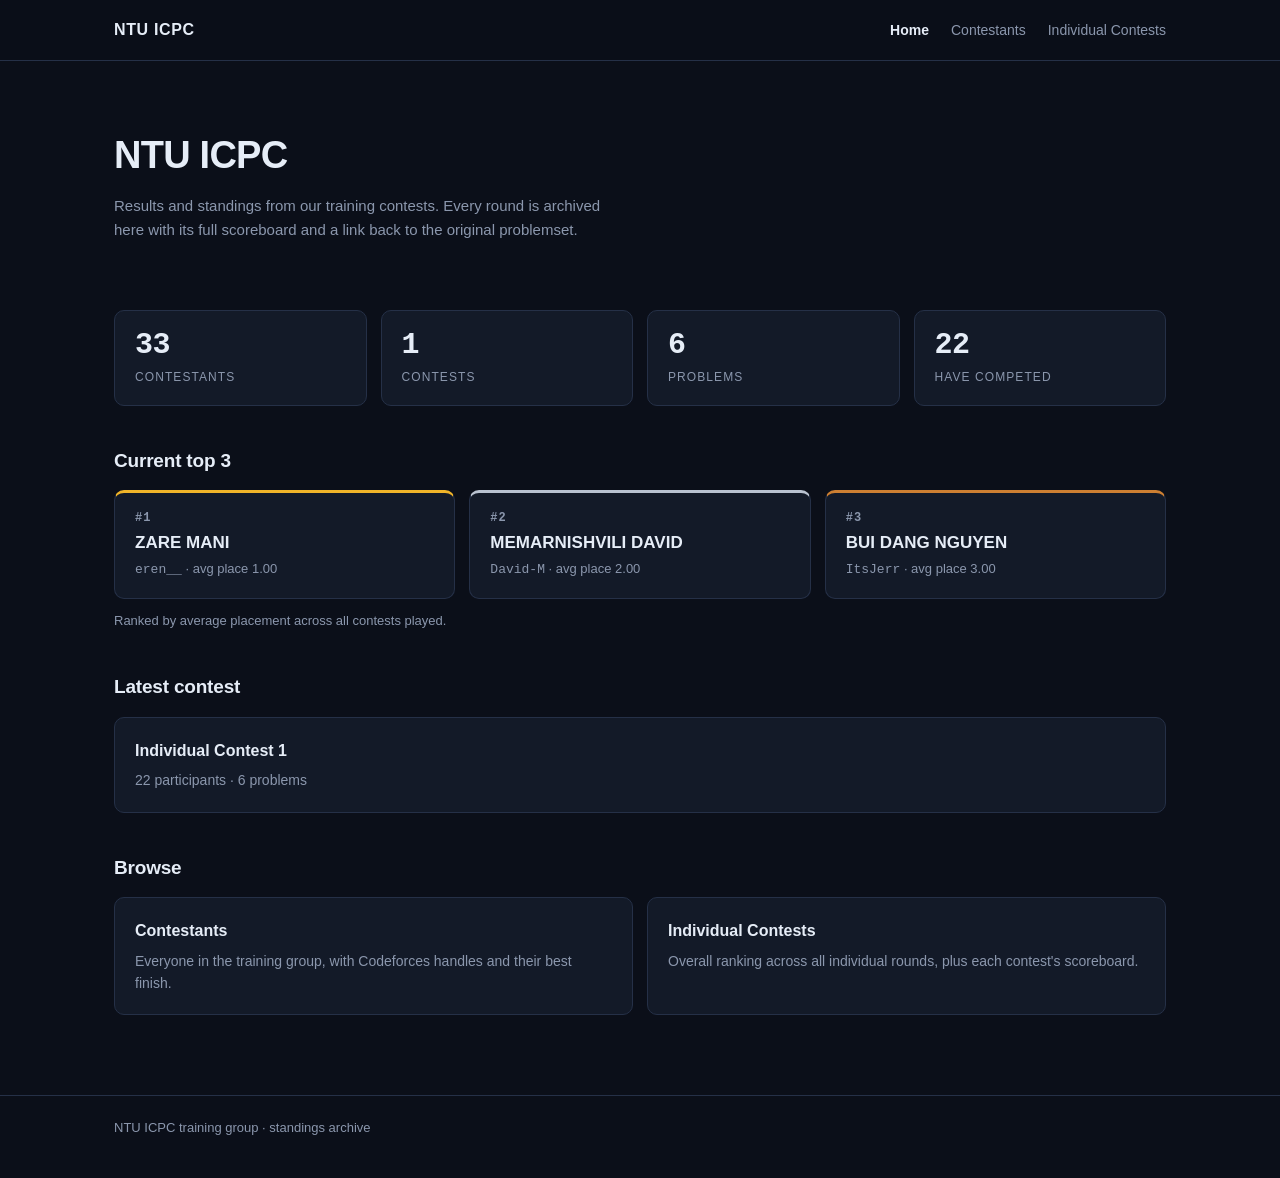
==== index.html @ 8dff4666 "Add ICPC results site (v1) Static GitHub Pages site archiving training contest results: home, contes" ====
<!DOCTYPE html>
<html lang="en">
<head>
<meta charset="utf-8">
<meta name="viewport" content="width=device-width, initial-scale=1">
<title>NTU ICPC</title>
<meta name="description" content="Contest results and standings for the NTU ICPC training group.">
<link rel="stylesheet" href="assets/style.css">
<script src="assets/app.js" defer></script>
</head>
<body data-page="home">

<header class="site-header">
  <div class="wrap">
    <a class="brand" href="index.html">NTU&nbsp;ICPC</a>
    <nav class="nav">
      <a href="index.html" class="active">Home</a>
      <a href="contestants.html">Contestants</a>
      <a href="individual.html">Individual Contests</a>
    </nav>
  </div>
</header>

<main id="main-content">
  <div class="wrap">

    <section class="hero">
      <h1>NTU ICPC</h1>
      <p class="lede">
        Results and standings from our training contests. Every round is archived
        here with its full scoreboard and a link back to the original problemset.
      </p>
    </section>

    <div class="stats" id="stats"></div>

    <h2>Current top 3</h2>
    <div class="podium" id="podium"></div>
    <p class="note">Ranked by average placement across all contests played.</p>

    <h2>Latest contest</h2>
    <div class="cards" id="latest"></div>

    <h2>Browse</h2>
    <div class="cards">
      <a class="card" href="contestants.html">
        <h3>Contestants</h3>
        <p>Everyone in the training group, with Codeforces handles and their best finish.</p>
      </a>
      <a class="card" href="individual.html">
        <h3>Individual Contests</h3>
        <p>Overall ranking across all individual rounds, plus each contest's scoreboard.</p>
      </a>
    </div>

  </div>
</main>

<footer>
  <div class="wrap">NTU ICPC training group · standings archive</div>
</footer>

</body>
</html>
---- assets/style.css ----
:root {
  --bg:        #0b0f19;
  --surface:   #131a28;
  --surface-2: #182131;
  --border:    #253047;
  --text:      #e6edf7;
  --muted:     #8b97ad;
  --accent:    #5b9dff;
  --accent-dim:#2a3f66;
  --ac:        #3fb950;
  --wa:        #f85149;
  --gold:      #f0b429;
  --silver:    #b9c2d0;
  --bronze:    #cd7f32;
  --mono: ui-monospace, SFMono-Regular, "SF Mono", Menlo, Consolas, monospace;
}

* { box-sizing: border-box; }

body {
  margin: 0;
  background: var(--bg);
  color: var(--text);
  font: 15px/1.6 -apple-system, BlinkMacSystemFont, "Segoe UI", Roboto, "Helvetica Neue", Arial, sans-serif;
  -webkit-font-smoothing: antialiased;
}

a { color: var(--accent); text-decoration: none; }
a:hover { text-decoration: underline; }

.wrap { max-width: 1100px; margin: 0 auto; padding: 0 24px; }

/* ---------- header ---------- */

.site-header {
  border-bottom: 1px solid var(--border);
  background: rgba(11, 15, 25, .85);
  backdrop-filter: blur(8px);
  position: sticky;
  top: 0;
  z-index: 10;
}
.site-header .wrap {
  display: flex;
  align-items: center;
  gap: 28px;
  height: 60px;
}
.brand {
  font-weight: 700;
  font-size: 16px;
  letter-spacing: .04em;
  color: var(--text);
}
.brand:hover { text-decoration: none; color: var(--accent); }
.nav { display: flex; gap: 22px; margin-left: auto; }
.nav a { color: var(--muted); font-size: 14px; }
.nav a:hover { color: var(--text); text-decoration: none; }
.nav a.active { color: var(--text); font-weight: 600; }

/* ---------- page furniture ---------- */

main { padding: 40px 0 80px; }

h1 { font-size: 30px; margin: 0 0 8px; letter-spacing: -.02em; }
h2 { font-size: 19px; margin: 40px 0 14px; letter-spacing: -.01em; }
.lede { color: var(--muted); margin: 0 0 32px; max-width: 62ch; }
.crumb { font-size: 13px; color: var(--muted); margin-bottom: 18px; }

.hero { padding: 24px 0 8px; }
.hero h1 { font-size: 38px; }

/* ---------- stat tiles ---------- */

.stats {
  display: grid;
  grid-template-columns: repeat(auto-fit, minmax(150px, 1fr));
  gap: 14px;
  margin: 28px 0 8px;
}
.stat {
  background: var(--surface);
  border: 1px solid var(--border);
  border-radius: 10px;
  padding: 18px 20px;
}
.stat .num {
  font: 600 30px/1.1 var(--mono);
  letter-spacing: -.02em;
}
.stat .label {
  color: var(--muted);
  font-size: 12px;
  text-transform: uppercase;
  letter-spacing: .09em;
  margin-top: 6px;
}

/* ---------- cards ---------- */

.cards { display: grid; grid-template-columns: repeat(auto-fit, minmax(260px, 1fr)); gap: 14px; }
.card {
  display: block;
  background: var(--surface);
  border: 1px solid var(--border);
  border-radius: 10px;
  padding: 20px;
  color: inherit;
}
a.card:hover { border-color: var(--accent-dim); background: var(--surface-2); text-decoration: none; }
.card h3 { margin: 0 0 6px; font-size: 16px; }
.card p { margin: 0; color: var(--muted); font-size: 14px; }

/* ---------- podium ---------- */

.podium { display: grid; grid-template-columns: repeat(auto-fit, minmax(220px, 1fr)); gap: 14px; }
.podium .slot {
  background: var(--surface);
  border: 1px solid var(--border);
  border-top: 3px solid var(--border);
  border-radius: 10px;
  padding: 18px 20px;
}
.podium .slot[data-place="1"] { border-top-color: var(--gold); }
.podium .slot[data-place="2"] { border-top-color: var(--silver); }
.podium .slot[data-place="3"] { border-top-color: var(--bronze); }
.podium .place { font: 600 12px var(--mono); color: var(--muted); letter-spacing: .09em; }
.podium .who { font-size: 17px; font-weight: 600; margin-top: 4px; }
.podium .meta { color: var(--muted); font-size: 13px; margin-top: 2px; }
.podium .meta code { font-family: var(--mono); }

/* ---------- tables ---------- */

.table-scroll {
  overflow-x: auto;
  border: 1px solid var(--border);
  border-radius: 10px;
  background: var(--surface);
}
table { border-collapse: collapse; width: 100%; font-size: 14px; }
th, td { padding: 9px 14px; text-align: left; white-space: nowrap; }
/* No position:sticky here on purpose. `.table-scroll` sets overflow-x, which
   makes it the nearest scrollport, so a sticky header would offset itself from
   the table's own top and cover the first row rather than tracking the viewport. */
thead th {
  background: var(--surface-2);
  color: var(--muted);
  font-size: 11px;
  font-weight: 600;
  text-transform: uppercase;
  letter-spacing: .08em;
  border-bottom: 1px solid var(--border);
}
tbody tr { border-top: 1px solid var(--border); }
tbody tr:first-child { border-top: none; }
tbody tr:hover { background: var(--surface-2); }

.num-col { font-family: var(--mono); text-align: right; font-variant-numeric: tabular-nums; }
.rank-col { font-family: var(--mono); text-align: right; width: 1%; color: var(--muted); }
tr[data-place="1"] .rank-col { color: var(--gold); font-weight: 700; }
tr[data-place="2"] .rank-col { color: var(--silver); font-weight: 700; }
tr[data-place="3"] .rank-col { color: var(--bronze); font-weight: 700; }

.handle { font-family: var(--mono); }
.name-cell { white-space: normal; min-width: 200px; }
.muted { color: var(--muted); }

/* ---------- verdict cells ---------- */

.verdict { text-align: center; font-family: var(--mono); font-size: 12px; line-height: 1.3; min-width: 62px; }
.verdict.ac { color: var(--ac); }
.verdict.wa { color: var(--wa); }
.verdict .mark { display: block; font-weight: 700; }
.verdict .at { display: block; color: var(--muted); font-size: 11px; }
.verdict.none { color: #33415c; }

/* ---------- misc ---------- */

.pill {
  display: inline-block;
  font: 500 12px/1 var(--mono);
  padding: 5px 9px;
  border-radius: 999px;
  border: 1px solid var(--border);
  color: var(--muted);
  margin-right: 6px;
}
.actions { margin: 18px 0 0; }
.btn {
  display: inline-block;
  padding: 9px 16px;
  border-radius: 8px;
  border: 1px solid var(--accent-dim);
  background: var(--surface-2);
  color: var(--accent);
  font-size: 14px;
  font-weight: 500;
}
.btn:hover { background: var(--accent-dim); text-decoration: none; }

.note { color: var(--muted); font-size: 13px; margin-top: 12px; }
.empty { color: var(--muted); padding: 28px; text-align: center; }
.error { color: var(--wa); padding: 28px; text-align: center; }

.chips { display: flex; flex-wrap: wrap; gap: 8px; margin-top: 14px; }
.chip {
  font-family: var(--mono);
  font-size: 12px;
  color: var(--muted);
  border: 1px solid var(--border);
  border-radius: 6px;
  padding: 5px 9px;
  background: var(--surface);
}

footer {
  border-top: 1px solid var(--border);
  color: var(--muted);
  font-size: 13px;
  padding: 22px 0 40px;
}

@media (max-width: 640px) {
  .site-header .wrap { gap: 14px; }
  .nav { gap: 14px; }
  .hero h1 { font-size: 28px; }
}
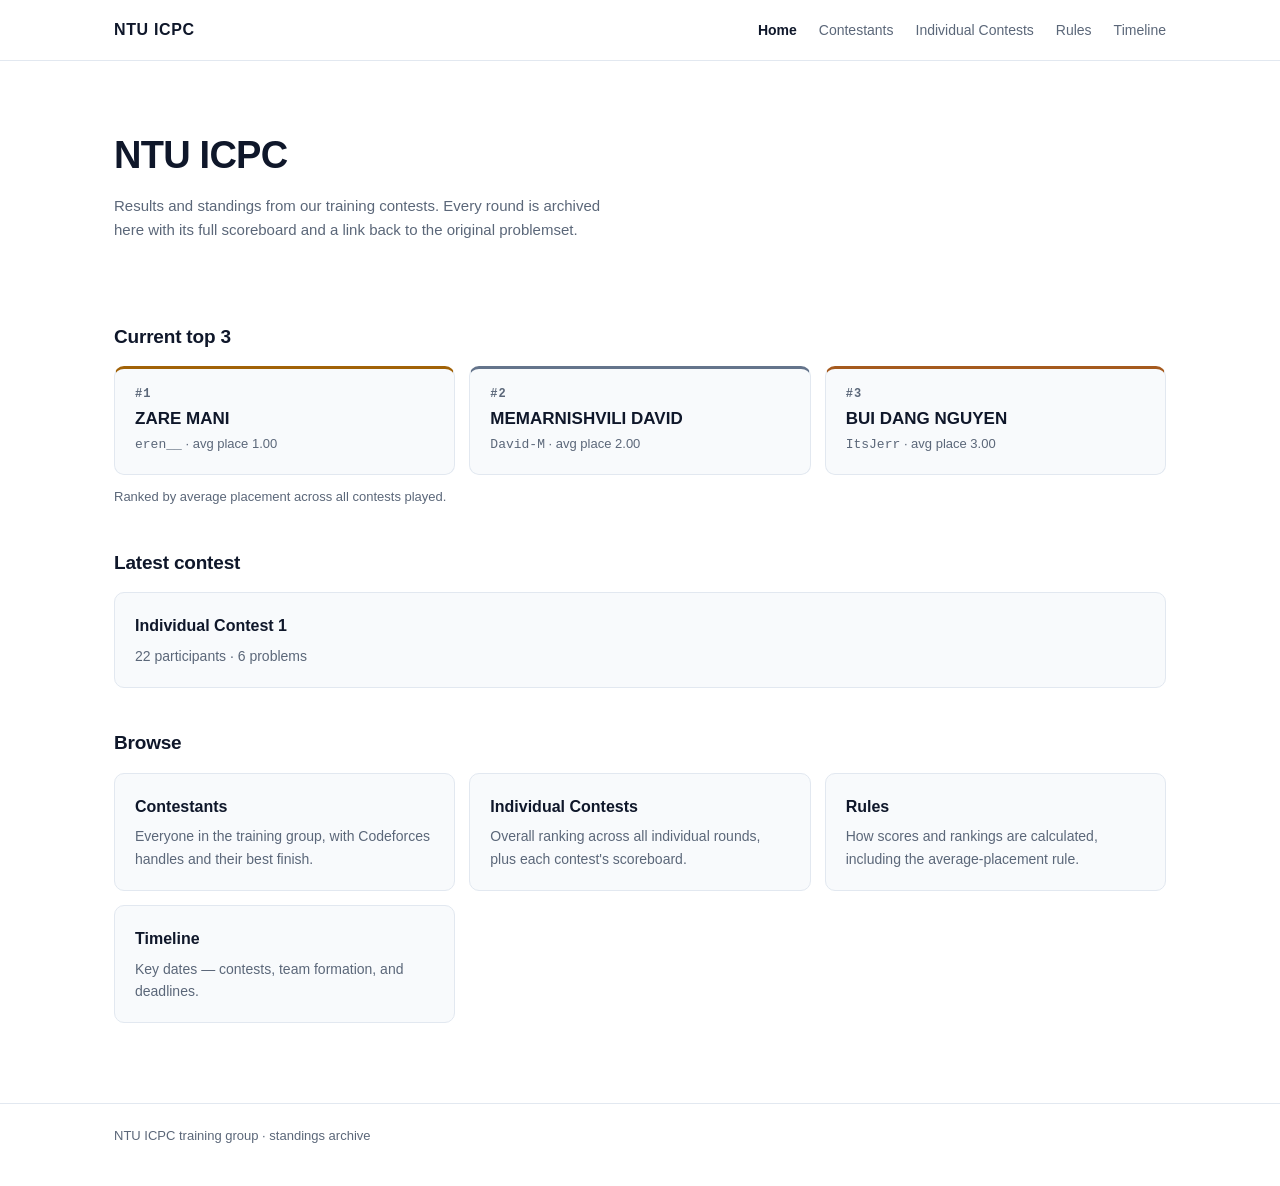
==== commit 9bc943d9: "Add Rules and Timeline pages, drop home stat tiles Removes the four stat tiles from the home page an" ====
--- a/index.html
+++ b/index.html
@@ -13,11 +13,7 @@
 <header class="site-header">
   <div class="wrap">
     <a class="brand" href="index.html">NTU&nbsp;ICPC</a>
-    <nav class="nav">
-      <a href="index.html" class="active">Home</a>
-      <a href="contestants.html">Contestants</a>
-      <a href="individual.html">Individual Contests</a>
-    </nav>
+    <nav class="nav" id="nav"></nav>
   </div>
 </header>
 
@@ -31,8 +27,6 @@
         here with its full scoreboard and a link back to the original problemset.
       </p>
     </section>
-
-    <div class="stats" id="stats"></div>
 
     <h2>Current top 3</h2>
     <div class="podium" id="podium"></div>
@@ -51,6 +45,14 @@
         <h3>Individual Contests</h3>
         <p>Overall ranking across all individual rounds, plus each contest's scoreboard.</p>
       </a>
+      <a class="card" href="rules.html">
+        <h3>Rules</h3>
+        <p>How scores and rankings are calculated, including the average-placement rule.</p>
+      </a>
+      <a class="card" href="timeline.html">
+        <h3>Timeline</h3>
+        <p>Key dates — contests, team formation, and deadlines.</p>
+      </a>
     </div>
 
   </div>
--- a/assets/style.css
+++ b/assets/style.css
@@ -1,17 +1,17 @@
 :root {
-  --bg:        #0b0f19;
-  --surface:   #131a28;
-  --surface-2: #182131;
-  --border:    #253047;
-  --text:      #e6edf7;
-  --muted:     #8b97ad;
-  --accent:    #5b9dff;
-  --accent-dim:#2a3f66;
-  --ac:        #3fb950;
-  --wa:        #f85149;
-  --gold:      #f0b429;
-  --silver:    #b9c2d0;
-  --bronze:    #cd7f32;
+  --bg:        #ffffff;
+  --surface:   #f8fafc;  /* panels sit just off-white so they read as surfaces */
+  --surface-2: #f1f5f9;  /* table headers, hover */
+  --border:    #e2e8f0;
+  --text:      #0f172a;
+  --muted:     #5b6779;
+  --accent:    #2563eb;
+  --accent-dim:#bfd3f5;
+  --ac:        #15803d;
+  --wa:        #c81e1e;
+  --gold:      #a16207;
+  --silver:    #64748b;
+  --bronze:    #a55a1e;
   --mono: ui-monospace, SFMono-Regular, "SF Mono", Menlo, Consolas, monospace;
 }
 
@@ -22,7 +22,6 @@
   background: var(--bg);
   color: var(--text);
   font: 15px/1.6 -apple-system, BlinkMacSystemFont, "Segoe UI", Roboto, "Helvetica Neue", Arial, sans-serif;
-  -webkit-font-smoothing: antialiased;
 }
 
 a { color: var(--accent); text-decoration: none; }
@@ -34,7 +33,7 @@
 
 .site-header {
   border-bottom: 1px solid var(--border);
-  background: rgba(11, 15, 25, .85);
+  background: rgba(255, 255, 255, .85);
   backdrop-filter: blur(8px);
   position: sticky;
   top: 0;
@@ -69,32 +68,6 @@
 
 .hero { padding: 24px 0 8px; }
 .hero h1 { font-size: 38px; }
-
-/* ---------- stat tiles ---------- */
-
-.stats {
-  display: grid;
-  grid-template-columns: repeat(auto-fit, minmax(150px, 1fr));
-  gap: 14px;
-  margin: 28px 0 8px;
-}
-.stat {
-  background: var(--surface);
-  border: 1px solid var(--border);
-  border-radius: 10px;
-  padding: 18px 20px;
-}
-.stat .num {
-  font: 600 30px/1.1 var(--mono);
-  letter-spacing: -.02em;
-}
-.stat .label {
-  color: var(--muted);
-  font-size: 12px;
-  text-transform: uppercase;
-  letter-spacing: .09em;
-  margin-top: 6px;
-}
 
 /* ---------- cards ---------- */
 
@@ -162,6 +135,23 @@
 tr[data-place="3"] .rank-col { color: var(--bronze); font-weight: 700; }
 
 .handle { font-family: var(--mono); }
+
+/* ---------- Codeforces rating colours ----------
+   Authentic Codeforces values. Deliberately not "corrected" for contrast:
+   competitive programmers read rank by colour at a glance, so recognition
+   beats WCAG here. Handles are bolded to compensate, as Codeforces does. */
+
+.cf { font-weight: 600; }
+.cf-newbie     { color: #808080; }  /*      < 1200 */
+.cf-pupil      { color: #008000; }  /* 1200 - 1399 */
+.cf-specialist { color: #03a89e; }  /* 1400 - 1599 */
+.cf-expert     { color: #0000ff; }  /* 1600 - 1899 */
+.cf-cm         { color: #aa00aa; }  /* 1900 - 2099 */
+.cf-master     { color: #ff8c00; }  /* 2100 - 2399 */
+.cf-gm         { color: #ff0000; }  /* 2400 +      */
+.cf-unrated    { color: var(--text); }
+
+a.handle:hover { text-decoration: underline; }
 .name-cell { white-space: normal; min-width: 200px; }
 .muted { color: var(--muted); }
 
@@ -172,7 +162,80 @@
 .verdict.wa { color: var(--wa); }
 .verdict .mark { display: block; font-weight: 700; }
 .verdict .at { display: block; color: var(--muted); font-size: 11px; }
-.verdict.none { color: #33415c; }
+.verdict.none { color: #cbd5e1; }
+
+/* ---------- prose (rules) ---------- */
+
+.prose { max-width: 760px; }
+.prose h2 {
+  margin-top: 44px;
+  padding-top: 20px;
+  border-top: 1px solid var(--border);
+}
+.prose h3 { font-size: 16px; margin: 26px 0 8px; }
+.prose p { margin: 0 0 14px; }
+.prose ol, .prose ul { margin: 0 0 14px; padding-left: 22px; }
+.prose li { margin-bottom: 7px; }
+.prose strong { font-weight: 600; }
+
+/* ---------- timeline ---------- */
+
+.timeline { list-style: none; margin: 0 0 8px; padding: 0; }
+
+.event {
+  display: grid;
+  grid-template-columns: 130px 1fr;
+  gap: 18px;
+  padding: 16px 0 16px 18px;
+  border-left: 2px solid var(--border);
+  position: relative;
+}
+.event::before {
+  content: '';
+  position: absolute;
+  left: -6px;
+  top: 24px;
+  width: 10px;
+  height: 10px;
+  border-radius: 50%;
+  background: var(--border);
+  border: 2px solid var(--bg);
+}
+.event.upcoming { border-left-color: var(--accent); }
+.event.upcoming::before { background: var(--accent); }
+.event.past { opacity: .72; }
+
+.event-date {
+  font-family: var(--mono);
+  font-size: 13px;
+  color: var(--muted);
+  padding-top: 2px;
+}
+.event.upcoming .event-date { color: var(--text); font-weight: 600; }
+
+.event-head { display: flex; flex-wrap: wrap; align-items: center; gap: 8px; }
+.event-title { font-weight: 600; }
+.event-detail { margin: 6px 0 0; color: var(--muted); font-size: 14px; }
+.event-link { display: inline-block; margin-top: 8px; font-size: 14px; }
+
+.badge {
+  font: 500 11px/1 var(--mono);
+  text-transform: uppercase;
+  letter-spacing: .06em;
+  padding: 4px 7px;
+  border-radius: 5px;
+  border: 1px solid var(--border);
+  color: var(--muted);
+  background: var(--surface);
+}
+.badge-contest  { color: #1d4ed8; border-color: #bfd3f5; background: #eff5ff; }
+.badge-team     { color: #7e22ce; border-color: #e2ccf7; background: #faf3ff; }
+.badge-deadline { color: #b91c1c; border-color: #f5c4c4; background: #fef4f4; }
+.badge-placeholder {
+  color: #92400e;
+  border-color: #f0d9a8;
+  background: #fdf7e8;
+}
 
 /* ---------- misc ---------- */
 
